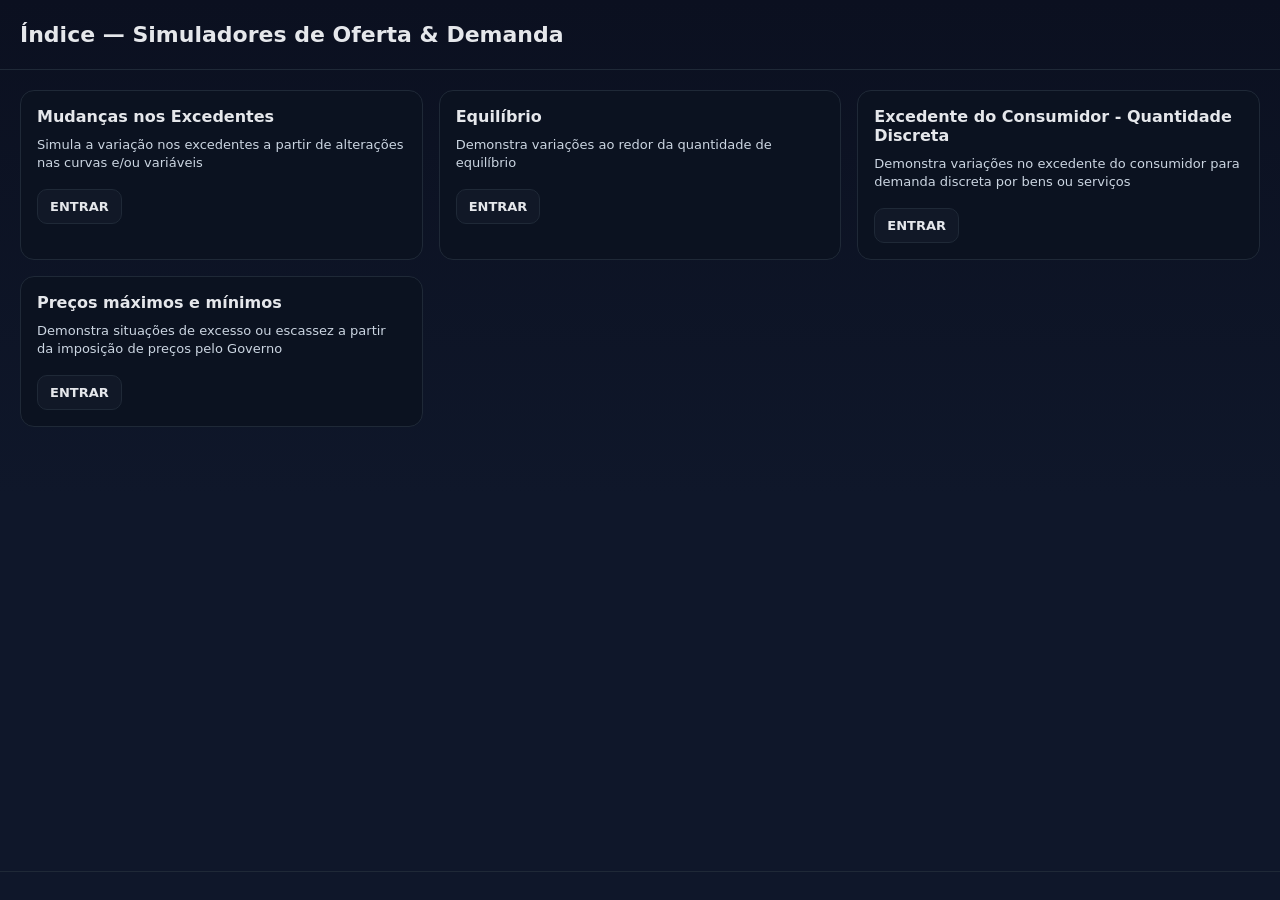
==== index.html @ 0b43047a "Update index.html" ====
<!DOCTYPE html>
<html lang="pt-br">
<head>
  <meta charset="utf-8" />
  <meta name="viewport" content="width=device-width, initial-scale=1" />
  <title>Índice — Simuladores de Oferta & Demanda</title>
  <style>
    :root{
      --bg:#0f172a;--card:#0b1220;--ink:#e5e7eb;--muted:#a3a3a3;--line:#1f2937;
      --accent:#60a5fa;--accent2:#22c55e;--warn:#f59e0b
    }
    *{box-sizing:border-box}
    body{margin:0; font-family:ui-sans-serif,system-ui,-apple-system,Segoe UI,Roboto,"Helvetica Neue",Arial; color:var(--ink); background:linear-gradient(180deg,#0b1020,#0f172a 55%); min-height:100vh; display:grid; grid-template-rows:auto 1fr auto}
    header{padding:22px 20px; border-bottom:1px solid var(--line)}
    header h1{margin:0; font-size:22px}
    main{padding:20px}
    .grid{display:grid; grid-template-columns:repeat(1,minmax(0,1fr)); gap:16px}
    @media(min-width:740px){.grid{grid-template-columns:repeat(2,minmax(0,1fr));}}
    @media(min-width:1080px){.grid{grid-template-columns:repeat(3,minmax(0,1fr));}}
    .card{background:var(--card); border:1px solid var(--line); border-radius:14px; padding:16px; display:flex; flex-direction:column; gap:10px; position:relative}
    .title{font-weight:700; font-size:16px}
    .desc{color:#cbd5e1; font-size:13px; line-height:1.35}
    .actions{display:flex; gap:8px; margin-top:8px}
    a.btn{appearance:none; text-decoration:none; background:#111827; border:1px solid var(--line); color:#e5e7eb; padding:9px 12px; border-radius:10px; font-weight:600; font-size:13px; text-align:center; flex:0 0 auto}
    a.btn:hover{border-color:#334155}
    footer{border-top:1px solid var(--line); padding:14px 20px; color:#cbd5e1; font-size:12px; display:flex; justify-content:space-between; align-items:center; gap:8px; flex-wrap:wrap}
    .warn{color:var(--warn)}
  </style>
</head>
<body>
  <header>
    <h1>Índice — Simuladores de Oferta & Demanda</h1>
  </header>

  <main>
    <div class="grid">
      <!-- 1. Mudanças nos Excedentes -->
      <article class="card">
        <div class="title">Mudanças nos Excedentes</div>
        <div class="desc">Simula a variação nos excedentes a partir de alterações nas curvas e/ou variáveis</div>
        <div class="actions">
          <a class="btn" href="/inteco_T11/excedentes.html">ENTRAR</a>
        </div>
      </article>

      <!-- 2. Equilíbrio -->
      <article class="card">
        <div class="title">Equilíbrio</div>
        <div class="desc">Demonstra variações ao redor da quantidade de equilíbrio</div>
        <div class="actions">
          <a class="btn" href="/inteco_T11/equilibrio.html">ENTRAR</a>
        </div>
      </article>
         
      <!-- 3. Excedente do Consumidor -->
      <article class="card">
        <div class="title">Excedente do Consumidor - Quantidade Discreta</div>
        <div class="desc">Demonstra variações no excedente do consumidor para demanda discreta por bens ou serviços</div>
        <div class="actions">
          <a class="btn" href="/inteco_T11/ec_discreta.html">ENTRAR</a>
        </div>
      </article>
      <!-- 4. Teto e Piso -->
      <article class="card">
        <div class="title">Preços máximos e mínimos</div>
        <div class="desc">Demonstra situações de excesso ou escassez a partir da imposição de preços pelo Governo</div>
        <div class="actions">
          <a class="btn" href="/inteco_T11/teto_piso.html">ENTRAR</a>
        </div>
      </article>
    </div>
  </main>
<footer>
    
   
  </footer>
 
<!-- Default Statcounter code for INTECO
https://wandembergvrs.github.io/inteco_T11/ -->
<script type="text/javascript">
var sc_project=13166227; 
var sc_invisible=0; 
var sc_security="672867ef"; 
var scJsHost = "https://";
document.write("<sc"+"ript type='text/javascript' src='" + scJsHost+
"statcounter.com/counter/counter.js'></"+"script>");
</script>
<noscript><div class="statcounter"><a title="web statistics"
href="https://statcounter.com/" target="_blank"><img class="statcounter"
src="https://c.statcounter.com/13166227/0/672867ef/0/" alt="web statistics"
referrerPolicy="no-referrer-when-downgrade"></a></div></noscript>
<!-- End of Statcounter Code -->
  
</body>
</html>
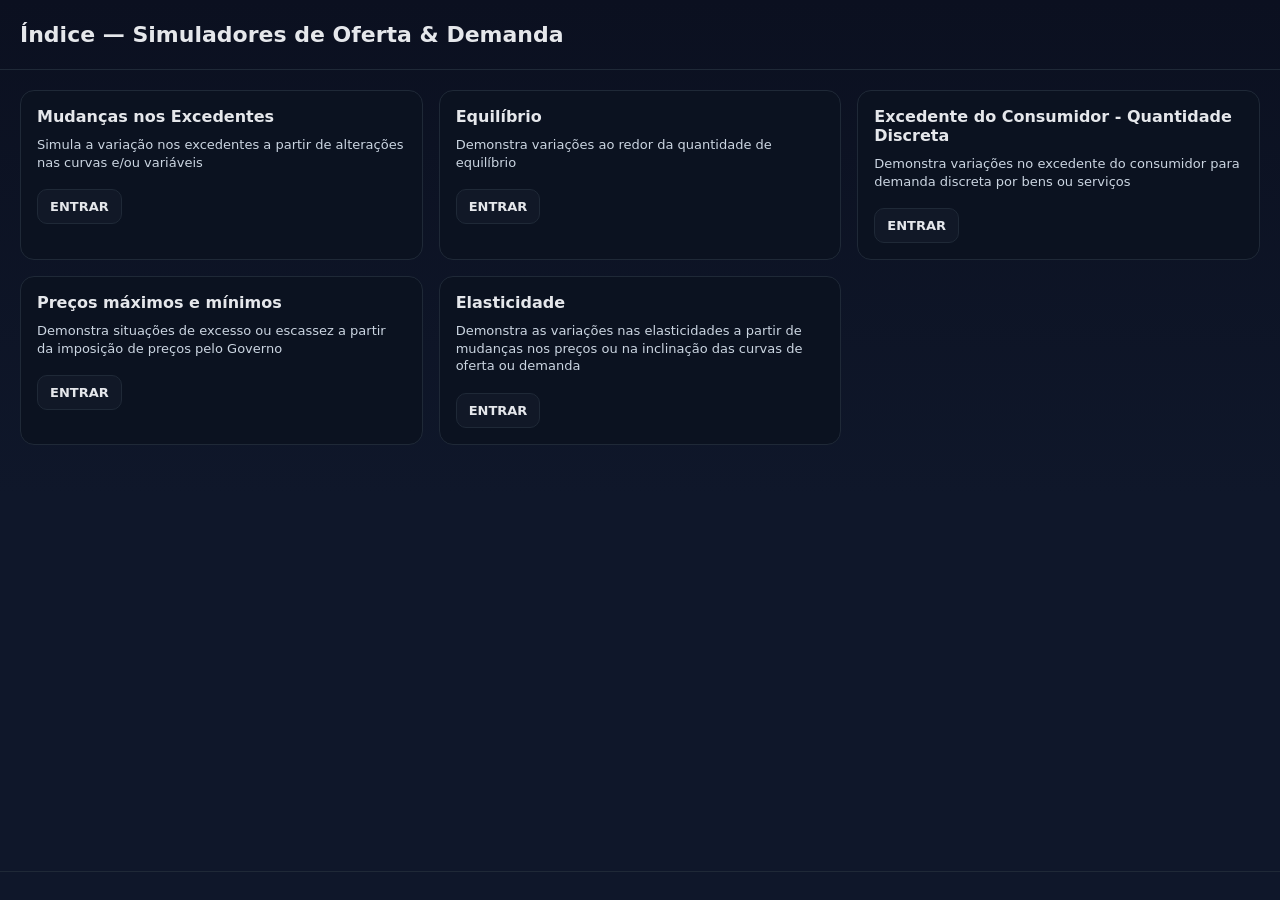
==== commit 8fcecc7e: "Update index.html" ====
--- a/index.html
+++ b/index.html
@@ -68,10 +68,22 @@
           <a class="btn" href="/inteco_T11/teto_piso.html">ENTRAR</a>
         </div>
       </article>
+      <!-- 5. Elasticidades -->
+      <article class="card">
+        <div class="title">Elasticidade</div>
+        <div class="desc">Demonstra as variações nas elasticidades a partir de mudanças nos preços ou na inclinação das curvas de oferta ou demanda</div>
+        <div class="actions">
+          <a class="btn" href="/inteco_T11/elast.html">ENTRAR</a>
+        </div>
+      </article>
     </div>
   </main>
 <footer>
-    
+    <noscript><div class="statcounter"><a title="web statistics"
+href="https://statcounter.com/" target="_blank"><img class="statcounter"
+src="https://c.statcounter.com/13166227/0/672867ef/0/" alt="web statistics"
+referrerPolicy="no-referrer-when-downgrade"></a></div></noscript>
+<!-- End of Statcounter Code -->
    
   </footer>
  
@@ -85,11 +97,7 @@
 document.write("<sc"+"ript type='text/javascript' src='" + scJsHost+
 "statcounter.com/counter/counter.js'></"+"script>");
 </script>
-<noscript><div class="statcounter"><a title="web statistics"
-href="https://statcounter.com/" target="_blank"><img class="statcounter"
-src="https://c.statcounter.com/13166227/0/672867ef/0/" alt="web statistics"
-referrerPolicy="no-referrer-when-downgrade"></a></div></noscript>
-<!-- End of Statcounter Code -->
+
   
 </body>
 </html>
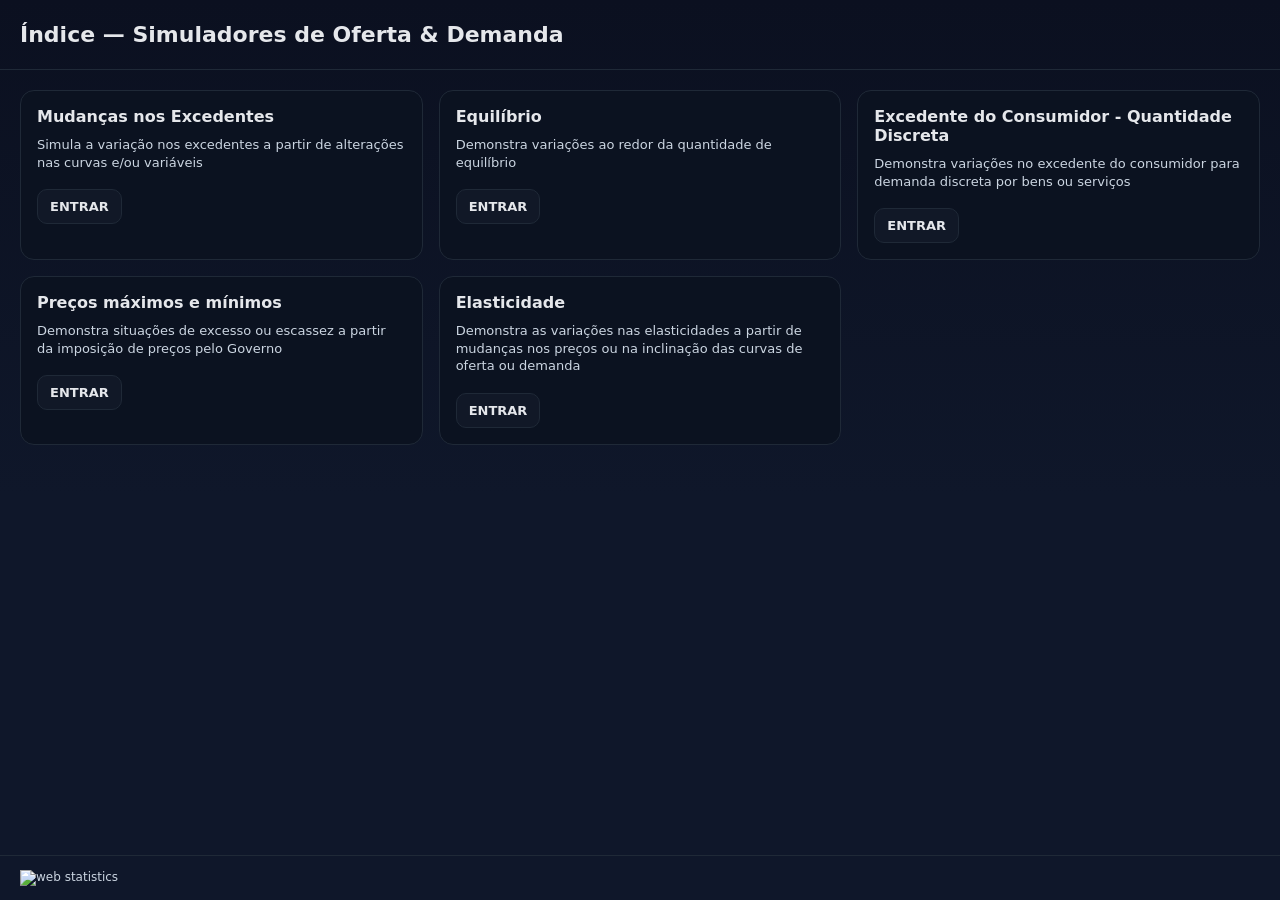
==== commit 85ef0d3b: "Update index.html" ====
--- a/index.html
+++ b/index.html
@@ -79,13 +79,16 @@
     </div>
   </main>
 <footer>
-    <noscript><div class="statcounter"><a title="web statistics"
-href="https://statcounter.com/" target="_blank"><img class="statcounter"
-src="https://c.statcounter.com/13166227/0/672867ef/0/" alt="web statistics"
-referrerPolicy="no-referrer-when-downgrade"></a></div></noscript>
-<!-- End of Statcounter Code -->
-   
-  </footer>
+  <div class="statcounter">
+    
+      <img class="statcounter"
+           src="https://c.statcounter.com/13166227/0/672867ef/0/"
+           alt="web statistics"
+           referrerpolicy="no-referrer-when-downgrade"
+           width="150" height="150">
+    
+  </div>
+</footer>
  
 <!-- Default Statcounter code for INTECO
 https://wandembergvrs.github.io/inteco_T11/ -->
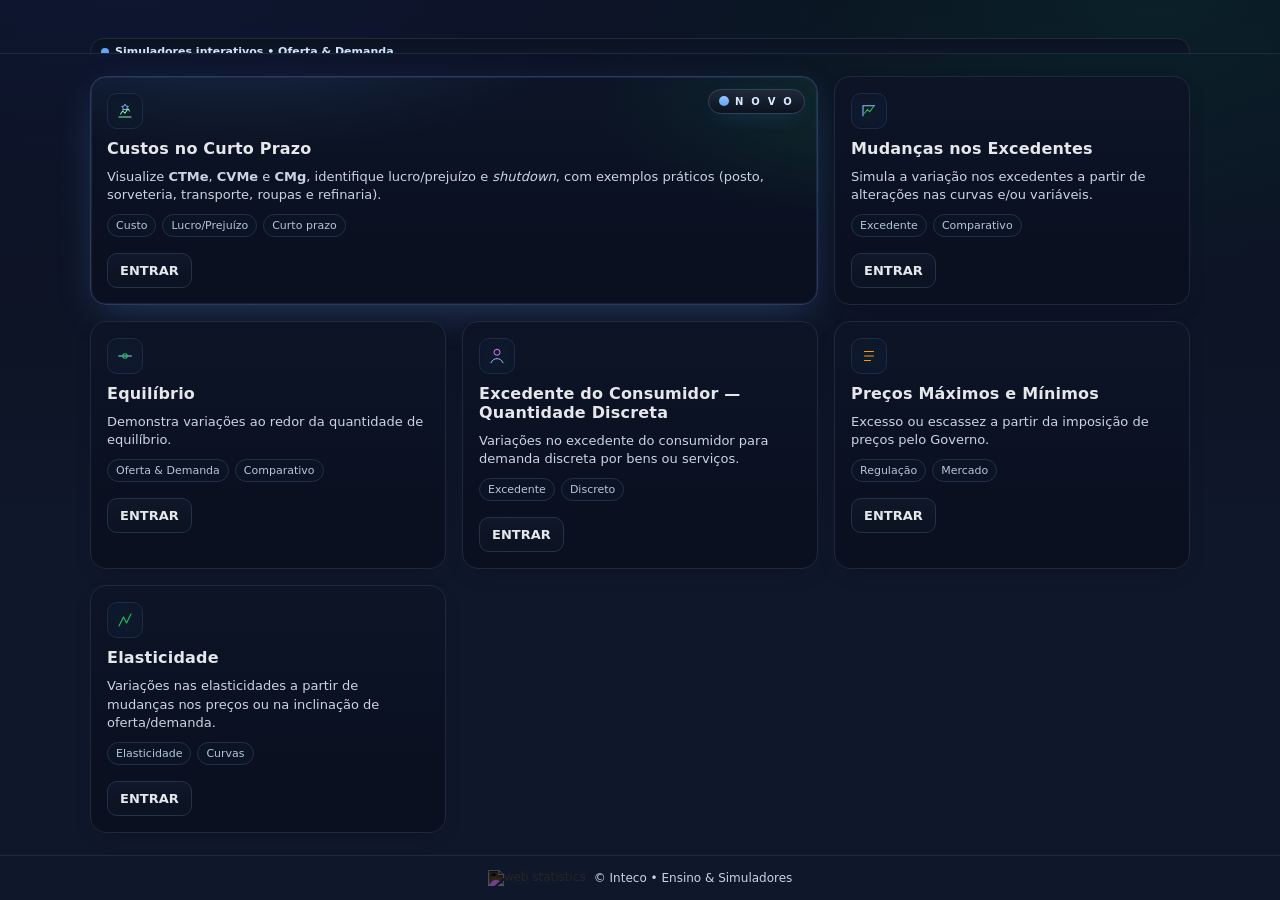
==== commit e565a21e: "Update index.html" ====
--- a/index.html
+++ b/index.html
@@ -6,101 +6,254 @@
   <title>Índice — Simuladores de Oferta & Demanda</title>
   <style>
     :root{
-      --bg:#0f172a;--card:#0b1220;--ink:#e5e7eb;--muted:#a3a3a3;--line:#1f2937;
-      --accent:#60a5fa;--accent2:#22c55e;--warn:#f59e0b
+      --bg:#0b1020; --bg2:#0f172a; --card:#0b1220; --ink:#e5e7eb; --muted:#a3b0c2; --line:#1e293b;
+      --accent:#60a5fa; --accent2:#22c55e; --warn:#f59e0b; --pink:#e879f9; --shadow: rgba(2,6,23,.35);
+      --focus:#93c5fd;
     }
     *{box-sizing:border-box}
-    body{margin:0; font-family:ui-sans-serif,system-ui,-apple-system,Segoe UI,Roboto,"Helvetica Neue",Arial; color:var(--ink); background:linear-gradient(180deg,#0b1020,#0f172a 55%); min-height:100vh; display:grid; grid-template-rows:auto 1fr auto}
-    header{padding:22px 20px; border-bottom:1px solid var(--line)}
-    header h1{margin:0; font-size:22px}
-    main{padding:20px}
-    .grid{display:grid; grid-template-columns:repeat(1,minmax(0,1fr)); gap:16px}
+    html,body{height:100%}
+    body{
+      margin:0; font-family:ui-sans-serif,system-ui,-apple-system,Segoe UI,Roboto,"Helvetica Neue",Arial;
+      color:var(--ink);
+      background:
+        radial-gradient(1200px 600px at 10% -10%, #1e3a8a33 0%, transparent 60%),
+        radial-gradient(1000px 500px at 90% 0%, #065f4633 0%, transparent 60%),
+        linear-gradient(180deg,var(--bg),var(--bg2) 60%);
+      min-height:100vh; display:grid; grid-template-rows:auto 1fr auto
+    }
+
+    /* Header / Hero */
+    header{padding:28px 20px 8px; border-bottom:1px solid var(--line); position:relative; overflow:hidden}
+    header .hero{
+      max-width:1100px; margin:0 auto; padding:10px 0 20px;
+      display:grid; gap:10px;
+    }
+    header h1{margin:0; font-size:24px; letter-spacing:.2px}
+    header p.sub{margin:0; color:#cbd5e1; font-size:14px}
+    .badge{
+      display:inline-flex; gap:6px; align-items:center;
+      background:linear-gradient(180deg,#0b1220,#0e1a2e); border:1px solid #1f2b40;
+      padding:6px 10px; border-radius:999px; font-weight:700; font-size:11px; color:#cfe3ff;
+    }
+    .dot{width:8px;height:8px;border-radius:50%;background:var(--accent);box-shadow:0 0 0 0 rgba(96,165,250,.6);animation:pulse 2s infinite}
+    @keyframes pulse{0%{box-shadow:0 0 0 0 rgba(96,165,250,.6)}70%{box-shadow:0 0 0 8px rgba(96,165,250,0)}100%{box-shadow:0 0 0 0 rgba(96,165,250,0)}}
+
+    main{padding:22px}
+    .grid{
+      max-width:1100px; margin:0 auto;
+      display:grid; grid-template-columns:repeat(1,minmax(0,1fr)); gap:16px
+    }
     @media(min-width:740px){.grid{grid-template-columns:repeat(2,minmax(0,1fr));}}
     @media(min-width:1080px){.grid{grid-template-columns:repeat(3,minmax(0,1fr));}}
-    .card{background:var(--card); border:1px solid var(--line); border-radius:14px; padding:16px; display:flex; flex-direction:column; gap:10px; position:relative}
-    .title{font-weight:700; font-size:16px}
-    .desc{color:#cbd5e1; font-size:13px; line-height:1.35}
-    .actions{display:flex; gap:8px; margin-top:8px}
-    a.btn{appearance:none; text-decoration:none; background:#111827; border:1px solid var(--line); color:#e5e7eb; padding:9px 12px; border-radius:10px; font-weight:600; font-size:13px; text-align:center; flex:0 0 auto}
-    a.btn:hover{border-color:#334155}
-    footer{border-top:1px solid var(--line); padding:14px 20px; color:#cbd5e1; font-size:12px; display:flex; justify-content:space-between; align-items:center; gap:8px; flex-wrap:wrap}
-    .warn{color:var(--warn)}
+
+    /* Card */
+    .card{
+      position:relative; background:linear-gradient(180deg,#0c1426,#0a1020 75%);
+      border:1px solid var(--line); border-radius:16px; padding:16px; display:flex; flex-direction:column; gap:10px;
+      box-shadow:0 8px 24px -12px var(--shadow);
+      transition:transform .25s ease, box-shadow .25s ease, border-color .25s ease;
+      isolation:isolate;
+    }
+    .card:hover{transform:translateY(-3px); box-shadow:0 18px 34px -14px var(--shadow); border-color:#2a3b55}
+    .card:focus-within{outline:2px solid var(--focus); outline-offset:2px}
+
+    .card .icon{
+      width:36px;height:36px;border-radius:10px; display:grid; place-items:center;
+      background:#0f1a2c; border:1px solid #1f2b40; box-shadow:inset 0 0 12px #0b1630;
+    }
+    .title{font-weight:800; font-size:16px; letter-spacing:.2px}
+    .desc{color:#cbd5e1; font-size:13px; line-height:1.4}
+    .tags{display:flex; gap:6px; flex-wrap:wrap}
+    .tag{font-size:11px; color:#b8c4d8; border:1px solid #223047; background:#0b1425; padding:4px 8px; border-radius:999px}
+
+    .actions{display:flex; gap:8px; margin-top:6px}
+    a.btn{
+      appearance:none; text-decoration:none; background:linear-gradient(180deg,#0f172a,#0b1220);
+      border:1px solid #243247; color:#e5e7eb; padding:9px 12px; border-radius:10px;
+      font-weight:700; font-size:13px; text-align:center; flex:0 0 auto;
+      transition:transform .2s ease, border-color .2s ease;
+    }
+    a.btn:hover{border-color:#334155; transform:translateY(-1px)}
+    a.card-link{position:absolute; inset:0; border-radius:16px; z-index:1}
+
+    /* Featured (Custos) */
+    .card.featured{
+      border-color:#2b3a5a;
+      box-shadow:0 12px 40px -10px rgba(96,165,250,.28), inset 0 0 0 1px rgba(96,165,250,.12);
+      background:
+        radial-gradient(600px 200px at 20% -20%, #60a5fa22 0%, transparent 60%),
+        radial-gradient(500px 200px at 110% 10%, #22c55e22 0%, transparent 60%),
+        linear-gradient(180deg,#0c1426,#0a1020 75%);
+    }
+    .card .ribbon{
+      position:absolute; top:12px; right:12px; z-index:2;
+      display:flex; align-items:center; gap:6px;
+      background:linear-gradient(180deg,#1f2937,#0b1220); border:1px solid #334155;
+      color:#dbeafe; font-weight:900; font-size:10px; letter-spacing:.22em;
+      padding:6px 10px; border-radius:999px; box-shadow:0 6px 20px -10px rgba(59,130,246,.6);
+    }
+    .ribbon .spark{width:10px;height:10px;border-radius:50%;background:linear-gradient(180deg,#93c5fd,#60a5fa)}
+
+    /* Featured spans */
+    @media(min-width:1080px){ .card.featured{grid-column:span 2;} }
+
+    /* Footer */
+    footer{
+      border-top:1px solid var(--line); padding:14px 20px; color:#cbd5e1; font-size:12px;
+      display:flex; justify-content:center; align-items:center; gap:8px; flex-wrap:wrap
+    }
+    .statcounter img{width:140px;height:auto;filter:invert(1) opacity(.65)}
+
+    /* Accessibility: reduce motion */
+    @media (prefers-reduced-motion: reduce){
+      .card, a.btn{transition:none}
+      .dot{animation:none}
+    }
   </style>
 </head>
 <body>
   <header>
-    <h1>Índice — Simuladores de Oferta & Demanda</h1>
+    <div class="hero">
+      <span class="badge"><span class="dot" aria-hidden="true"></span> Simuladores interativos • Oferta & Demanda</span>
+      <h1>Índice — Simuladores de Oferta & Demanda</h1>
+      <p class="sub">Explore ferramentas visuais para ensinar e aprender microeconomia, com foco em intuição, leitura de gráficos e cenários reais.</p>
+    </div>
   </header>
 
   <main>
     <div class="grid">
+
+      <!-- 6. CUSTOS — NOVO / DESTAQUE -->
+      <article class="card featured">
+        <a class="card-link" href="/inteco_T11/custos.html" aria-label="Abrir simulador Custos no Curto Prazo"></a>
+        <div class="ribbon"><span class="spark" aria-hidden="true"></span> N O V O</div>
+        <div class="icon" aria-hidden="true">
+          <!-- ícone custo (engrenagem + gráfico) -->
+          <svg width="18" height="18" viewBox="0 0 24 24" fill="none" aria-hidden="true">
+            <path d="M12 3l1.5 2.5 2.9.4-2 2 0.5 2.9L12 9.8 9.1 10.8 9.6 7.9 7.6 5.9l2.9-.4L12 3Z" stroke="#93c5fd" stroke-width="1.2"/>
+            <path d="M4 20h16M6 16l3-4 3 3 4-6 2 3" stroke="#86efac" stroke-width="1.4" stroke-linecap="round" stroke-linejoin="round"/>
+          </svg>
+        </div>
+        <div class="title">Custos no Curto Prazo</div>
+        <div class="desc">Visualize <strong>CTMe</strong>, <strong>CVMe</strong> e <strong>CMg</strong>, identifique lucro/prejuízo e <em>shutdown</em>, com exemplos práticos (posto, sorveteria, transporte, roupas e refinaria).</div>
+        <div class="tags">
+          <span class="tag">Custo</span><span class="tag">Lucro/Prejuízo</span><span class="tag">Curto prazo</span>
+        </div>
+        <div class="actions">
+          <a class="btn" href="/inteco_T11/custos.html">ENTRAR</a>
+        </div>
+      </article>
+
       <!-- 1. Mudanças nos Excedentes -->
       <article class="card">
+        <a class="card-link" href="/inteco_T11/excedentes.html" aria-label="Abrir simulador Mudanças nos Excedentes"></a>
+        <div class="icon" aria-hidden="true">
+          <!-- ícone excedentes -->
+          <svg width="18" height="18" viewBox="0 0 24 24" fill="none">
+            <path d="M4 19V5h16" stroke="#93c5fd" stroke-width="1.4"/>
+            <path d="M6 15l4-5 3 3 5-7" stroke="#22c55e" stroke-width="1.4" stroke-linecap="round"/>
+          </svg>
+        </div>
         <div class="title">Mudanças nos Excedentes</div>
-        <div class="desc">Simula a variação nos excedentes a partir de alterações nas curvas e/ou variáveis</div>
-        <div class="actions">
-          <a class="btn" href="/inteco_T11/excedentes.html">ENTRAR</a>
-        </div>
+        <div class="desc">Simula a variação nos excedentes a partir de alterações nas curvas e/ou variáveis.</div>
+        <div class="tags">
+          <span class="tag">Excedente</span><span class="tag">Comparativo</span>
+        </div>
+        <div class="actions"><a class="btn" href="/inteco_T11/excedentes.html">ENTRAR</a></div>
       </article>
 
       <!-- 2. Equilíbrio -->
       <article class="card">
+        <a class="card-link" href="/inteco_T11/equilibrio.html" aria-label="Abrir simulador Equilíbrio"></a>
+        <div class="icon" aria-hidden="true">
+          <!-- ícone equilíbrio -->
+          <svg width="18" height="18" viewBox="0 0 24 24" fill="none">
+            <path d="M3 12h18" stroke="#93c5fd" stroke-width="1.4"/>
+            <circle cx="12" cy="12" r="3" stroke="#22c55e" stroke-width="1.4"/>
+          </svg>
+        </div>
         <div class="title">Equilíbrio</div>
-        <div class="desc">Demonstra variações ao redor da quantidade de equilíbrio</div>
-        <div class="actions">
-          <a class="btn" href="/inteco_T11/equilibrio.html">ENTRAR</a>
-        </div>
-      </article>
-         
-      <!-- 3. Excedente do Consumidor -->
-      <article class="card">
-        <div class="title">Excedente do Consumidor - Quantidade Discreta</div>
-        <div class="desc">Demonstra variações no excedente do consumidor para demanda discreta por bens ou serviços</div>
-        <div class="actions">
-          <a class="btn" href="/inteco_T11/ec_discreta.html">ENTRAR</a>
-        </div>
-      </article>
+        <div class="desc">Demonstra variações ao redor da quantidade de equilíbrio.</div>
+        <div class="tags">
+          <span class="tag">Oferta & Demanda</span><span class="tag">Comparativo</span>
+        </div>
+        <div class="actions"><a class="btn" href="/inteco_T11/equilibrio.html">ENTRAR</a></div>
+      </article>
+
+      <!-- 3. Excedente do Consumidor (discreto) -->
+      <article class="card">
+        <a class="card-link" href="/inteco_T11/ec_discreta.html" aria-label="Abrir simulador Excedente do Consumidor Quantidade Discreta"></a>
+        <div class="icon" aria-hidden="true">
+          <!-- ícone consumidor -->
+          <svg width="18" height="18" viewBox="0 0 24 24" fill="none">
+            <path d="M8 7a4 4 0 118 0 4 4 0 01-8 0Z" stroke="#e879f9" stroke-width="1.3"/>
+            <path d="M4 21c1.5-3.5 4.5-5.5 8-5.5s6.5 2 8 5.5" stroke="#93c5fd" stroke-width="1.3" stroke-linecap="round"/>
+          </svg>
+        </div>
+        <div class="title">Excedente do Consumidor — Quantidade Discreta</div>
+        <div class="desc">Variações no excedente do consumidor para demanda discreta por bens ou serviços.</div>
+        <div class="tags">
+          <span class="tag">Excedente</span><span class="tag">Discreto</span>
+        </div>
+        <div class="actions"><a class="btn" href="/inteco_T11/ec_discreta.html">ENTRAR</a></div>
+      </article>
+
       <!-- 4. Teto e Piso -->
       <article class="card">
-        <div class="title">Preços máximos e mínimos</div>
-        <div class="desc">Demonstra situações de excesso ou escassez a partir da imposição de preços pelo Governo</div>
-        <div class="actions">
-          <a class="btn" href="/inteco_T11/teto_piso.html">ENTRAR</a>
-        </div>
-      </article>
+        <a class="card-link" href="/inteco_T11/teto_piso.html" aria-label="Abrir simulador Preços máximos e mínimos"></a>
+        <div class="icon" aria-hidden="true">
+          <!-- ícone preço regulado -->
+          <svg width="18" height="18" viewBox="0 0 24 24" fill="none">
+            <path d="M6 6h12M6 12h12M6 18h8" stroke="#f59e0b" stroke-width="1.4" stroke-linecap="round"/>
+          </svg>
+        </div>
+        <div class="title">Preços Máximos e Mínimos</div>
+        <div class="desc">Excesso ou escassez a partir da imposição de preços pelo Governo.</div>
+        <div class="tags">
+          <span class="tag">Regulação</span><span class="tag">Mercado</span>
+        </div>
+        <div class="actions"><a class="btn" href="/inteco_T11/teto_piso.html">ENTRAR</a></div>
+      </article>
+
       <!-- 5. Elasticidades -->
       <article class="card">
+        <a class="card-link" href="/inteco_T11/elast.html" aria-label="Abrir simulador Elasticidade"></a>
+        <div class="icon" aria-hidden="true">
+          <!-- ícone elasticidade -->
+          <svg width="18" height="18" viewBox="0 0 24 24" fill="none">
+            <path d="M4 20L10 8l4 8 6-12" stroke="#22c55e" stroke-width="1.4" stroke-linecap="round" stroke-linejoin="round"/>
+          </svg>
+        </div>
         <div class="title">Elasticidade</div>
-        <div class="desc">Demonstra as variações nas elasticidades a partir de mudanças nos preços ou na inclinação das curvas de oferta ou demanda</div>
-        <div class="actions">
-          <a class="btn" href="/inteco_T11/elast.html">ENTRAR</a>
-        </div>
-      </article>
+        <div class="desc">Variações nas elasticidades a partir de mudanças nos preços ou na inclinação de oferta/demanda.</div>
+        <div class="tags">
+          <span class="tag">Elasticidade</span><span class="tag">Curvas</span>
+        </div>
+        <div class="actions"><a class="btn" href="/inteco_T11/elast.html">ENTRAR</a></div>
+      </article>
+
     </div>
   </main>
-<footer>
-  <div class="statcounter">
-    
+
+  <footer>
+    <div class="statcounter">
       <img class="statcounter"
            src="https://c.statcounter.com/13166227/0/672867ef/0/"
            alt="web statistics"
            referrerpolicy="no-referrer-when-downgrade"
            width="150" height="150">
-    
-  </div>
-</footer>
- 
-<!-- Default Statcounter code for INTECO
-https://wandembergvrs.github.io/inteco_T11/ -->
-<script type="text/javascript">
-var sc_project=13166227; 
-var sc_invisible=0; 
-var sc_security="672867ef"; 
-var scJsHost = "https://";
-document.write("<sc"+"ript type='text/javascript' src='" + scJsHost+
-"statcounter.com/counter/counter.js'></"+"script>");
-</script>
-
-  
+    </div>
+    <span>© Inteco • Ensino & Simuladores</span>
+  </footer>
+
+  <!-- Default Statcounter code for INTECO -->
+  <script type="text/javascript">
+    var sc_project=13166227;
+    var sc_invisible=0;
+    var sc_security="672867ef";
+    var scJsHost = "https://";
+    document.write("<sc"+"ript type='text/javascript' src='" + scJsHost+
+    "statcounter.com/counter/counter.js'></"+"script>");
+  </script>
 </body>
 </html>
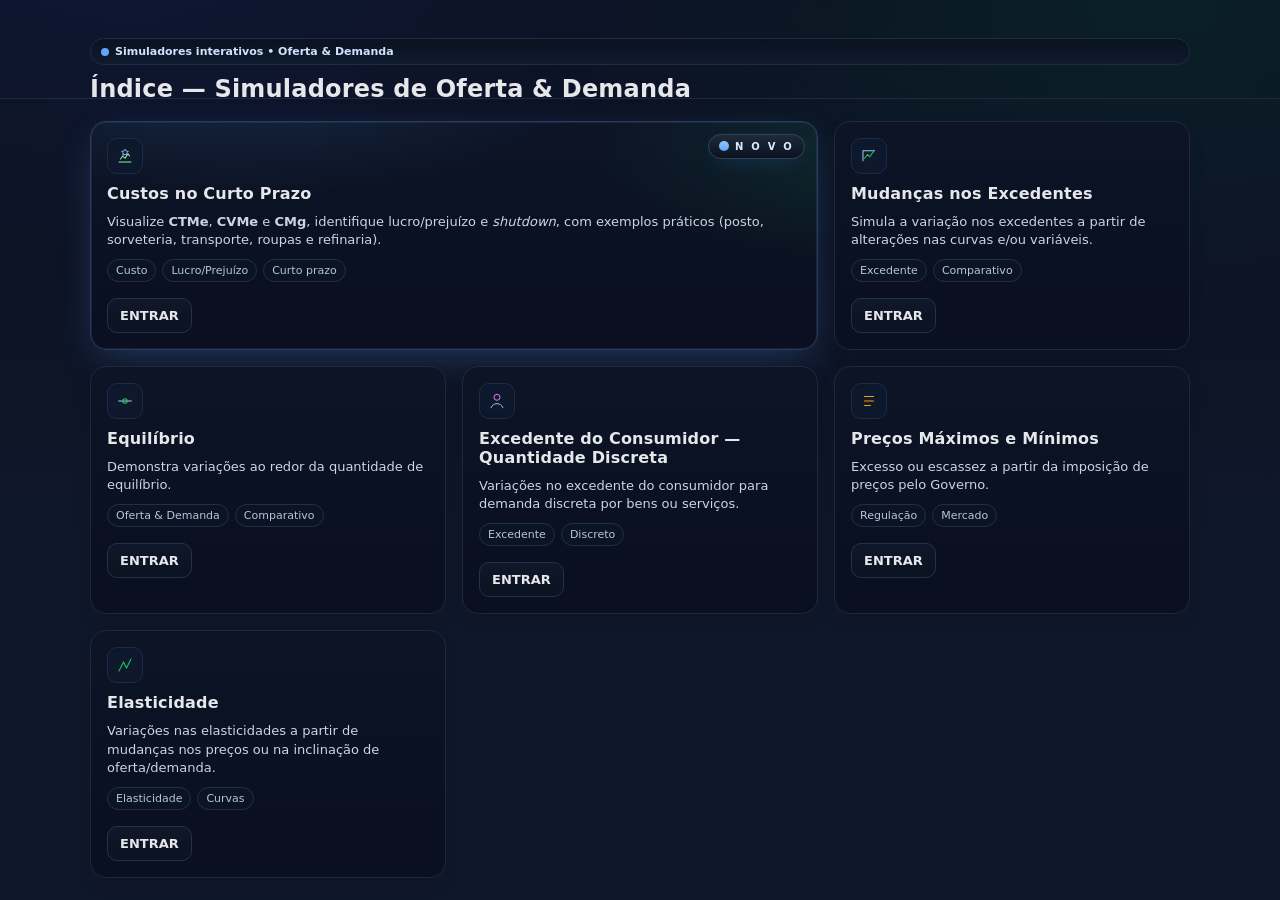
==== commit 174a059d: "Update index.html" ====
--- a/index.html
+++ b/index.html
@@ -235,16 +235,7 @@
     </div>
   </main>
 
-  <footer>
-    <div class="statcounter">
-      <img class="statcounter"
-           src="https://c.statcounter.com/13166227/0/672867ef/0/"
-           alt="web statistics"
-           referrerpolicy="no-referrer-when-downgrade"
-           width="150" height="150">
-    </div>
-    <span>© Inteco • Ensino & Simuladores</span>
-  </footer>
+  
 
   <!-- Default Statcounter code for INTECO -->
   <script type="text/javascript">
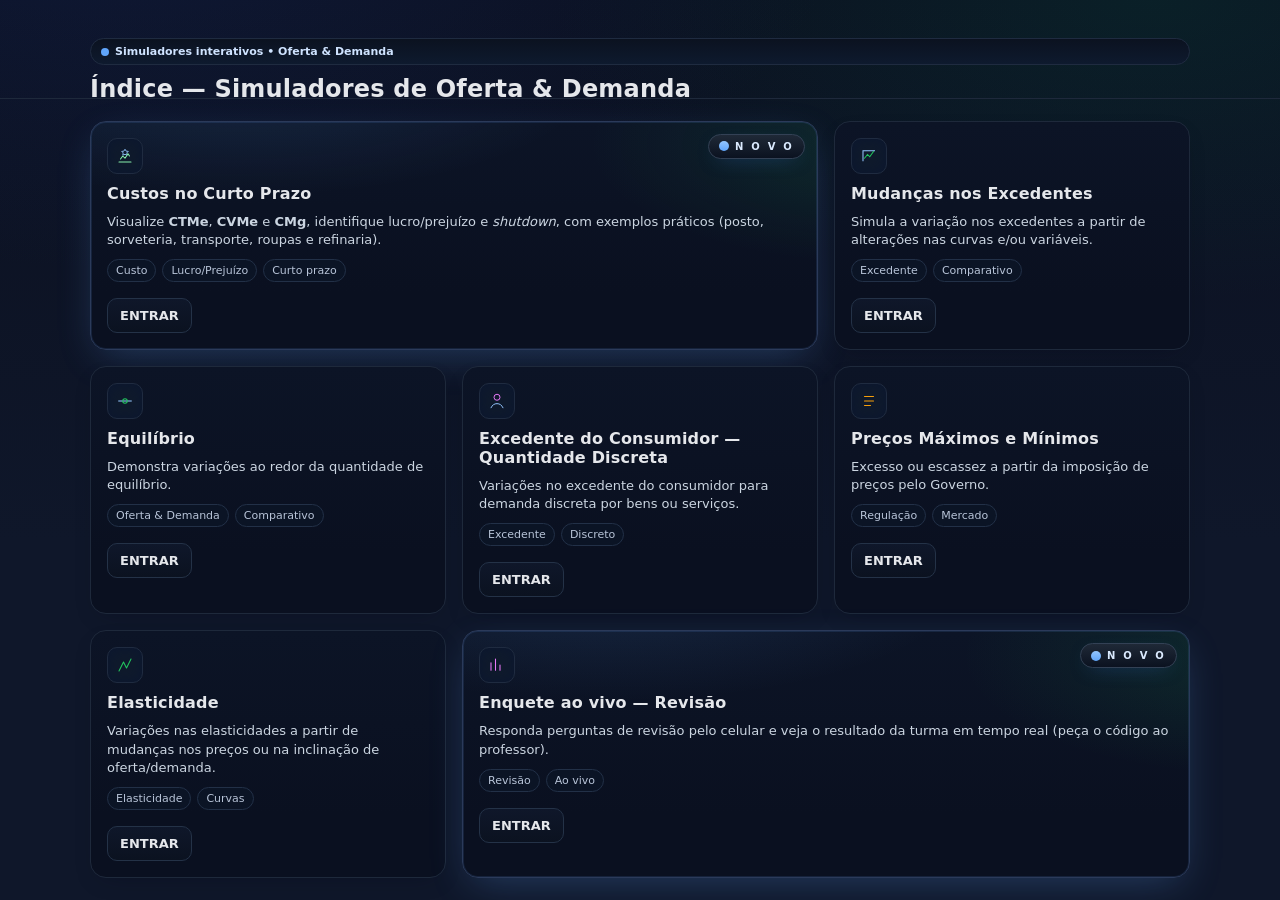
==== commit c6a78fe1: "Adiciona enquete ao vivo (multipla escolha e escala) para revisao Paginas enquete.html (aluno) e apr" ====
--- a/index.html
+++ b/index.html
@@ -232,6 +232,23 @@
         <div class="actions"><a class="btn" href="/inteco_T11/elast.html">ENTRAR</a></div>
       </article>
 
+      <!-- 7. Enquete ao vivo — NOVO -->
+      <article class="card featured">
+        <a class="card-link" href="/inteco_T11/enquete.html" aria-label="Abrir Enquete ao vivo"></a>
+        <div class="ribbon"><span class="spark" aria-hidden="true"></span> N O V O</div>
+        <div class="icon" aria-hidden="true">
+          <svg width="18" height="18" viewBox="0 0 24 24" fill="none">
+            <path d="M4 19V9m6 10V4m6 15v-7" stroke="#e879f9" stroke-width="1.4" stroke-linecap="round"/>
+          </svg>
+        </div>
+        <div class="title">Enquete ao vivo — Revisão</div>
+        <div class="desc">Responda perguntas de revisão pelo celular e veja o resultado da turma em tempo real (peça o código ao professor).</div>
+        <div class="tags">
+          <span class="tag">Revisão</span><span class="tag">Ao vivo</span>
+        </div>
+        <div class="actions"><a class="btn" href="/inteco_T11/enquete.html">ENTRAR</a></div>
+      </article>
+
     </div>
   </main>
 
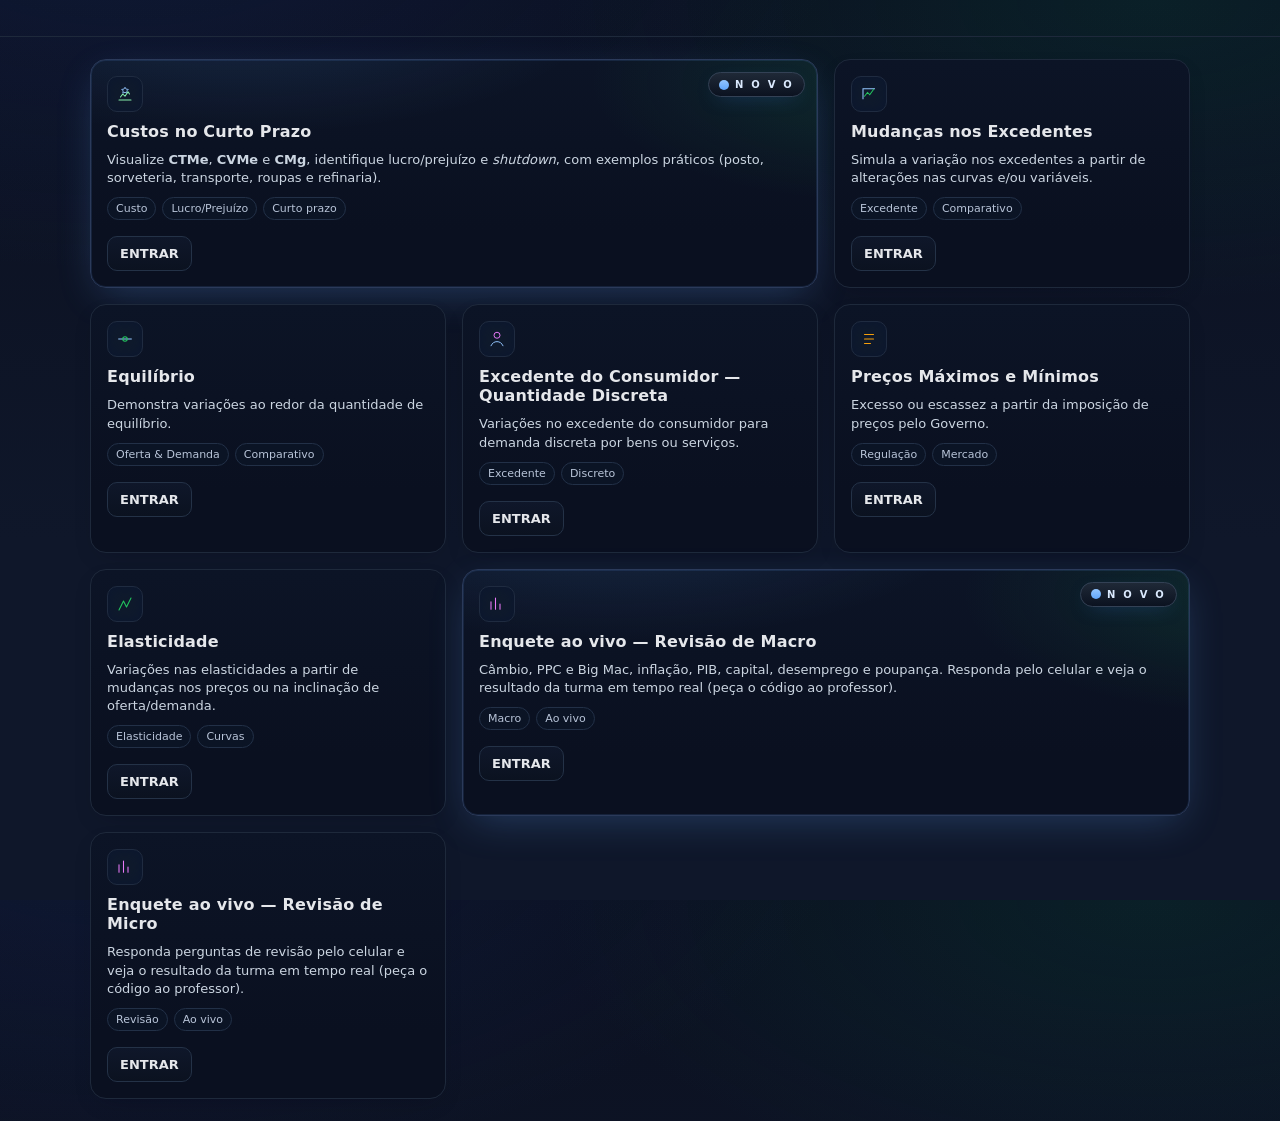
==== commit 953ef891: "Adiciona revisao de Macro (?banco=macro): cambio, PPC/Big Mac, inflacao, PIB, capital, desemprego e " ====
--- a/index.html
+++ b/index.html
@@ -232,16 +232,32 @@
         <div class="actions"><a class="btn" href="/inteco_T11/elast.html">ENTRAR</a></div>
       </article>
 
+      <!-- 8. Enquete ao vivo — Revisão de Macro -->
+      <article class="card featured">
+        <a class="card-link" href="/inteco_T11/enquete.html?banco=macro" aria-label="Abrir Enquete ao vivo"></a>
+        <div class="ribbon"><span class="spark" aria-hidden="true"></span> N O V O</div>
+        <div class="icon" aria-hidden="true">
+          <svg width="18" height="18" viewBox="0 0 24 24" fill="none">
+            <path d="M4 19V9m6 10V4m6 15v-7" stroke="#e879f9" stroke-width="1.4" stroke-linecap="round"/>
+          </svg>
+        </div>
+        <div class="title">Enquete ao vivo — Revisão de Macro</div>
+        <div class="desc">Câmbio, PPC e Big Mac, inflação, PIB, capital, desemprego e poupança. Responda pelo celular e veja o resultado da turma em tempo real (peça o código ao professor).</div>
+        <div class="tags">
+          <span class="tag">Macro</span><span class="tag">Ao vivo</span>
+        </div>
+        <div class="actions"><a class="btn" href="/inteco_T11/enquete.html?banco=macro">ENTRAR</a></div>
+      </article>
+
       <!-- 7. Enquete ao vivo — NOVO -->
-      <article class="card featured">
+      <article class="card">
         <a class="card-link" href="/inteco_T11/enquete.html" aria-label="Abrir Enquete ao vivo"></a>
-        <div class="ribbon"><span class="spark" aria-hidden="true"></span> N O V O</div>
         <div class="icon" aria-hidden="true">
           <svg width="18" height="18" viewBox="0 0 24 24" fill="none">
             <path d="M4 19V9m6 10V4m6 15v-7" stroke="#e879f9" stroke-width="1.4" stroke-linecap="round"/>
           </svg>
         </div>
-        <div class="title">Enquete ao vivo — Revisão</div>
+        <div class="title">Enquete ao vivo — Revisão de Micro</div>
         <div class="desc">Responda perguntas de revisão pelo celular e veja o resultado da turma em tempo real (peça o código ao professor).</div>
         <div class="tags">
           <span class="tag">Revisão</span><span class="tag">Ao vivo</span>
